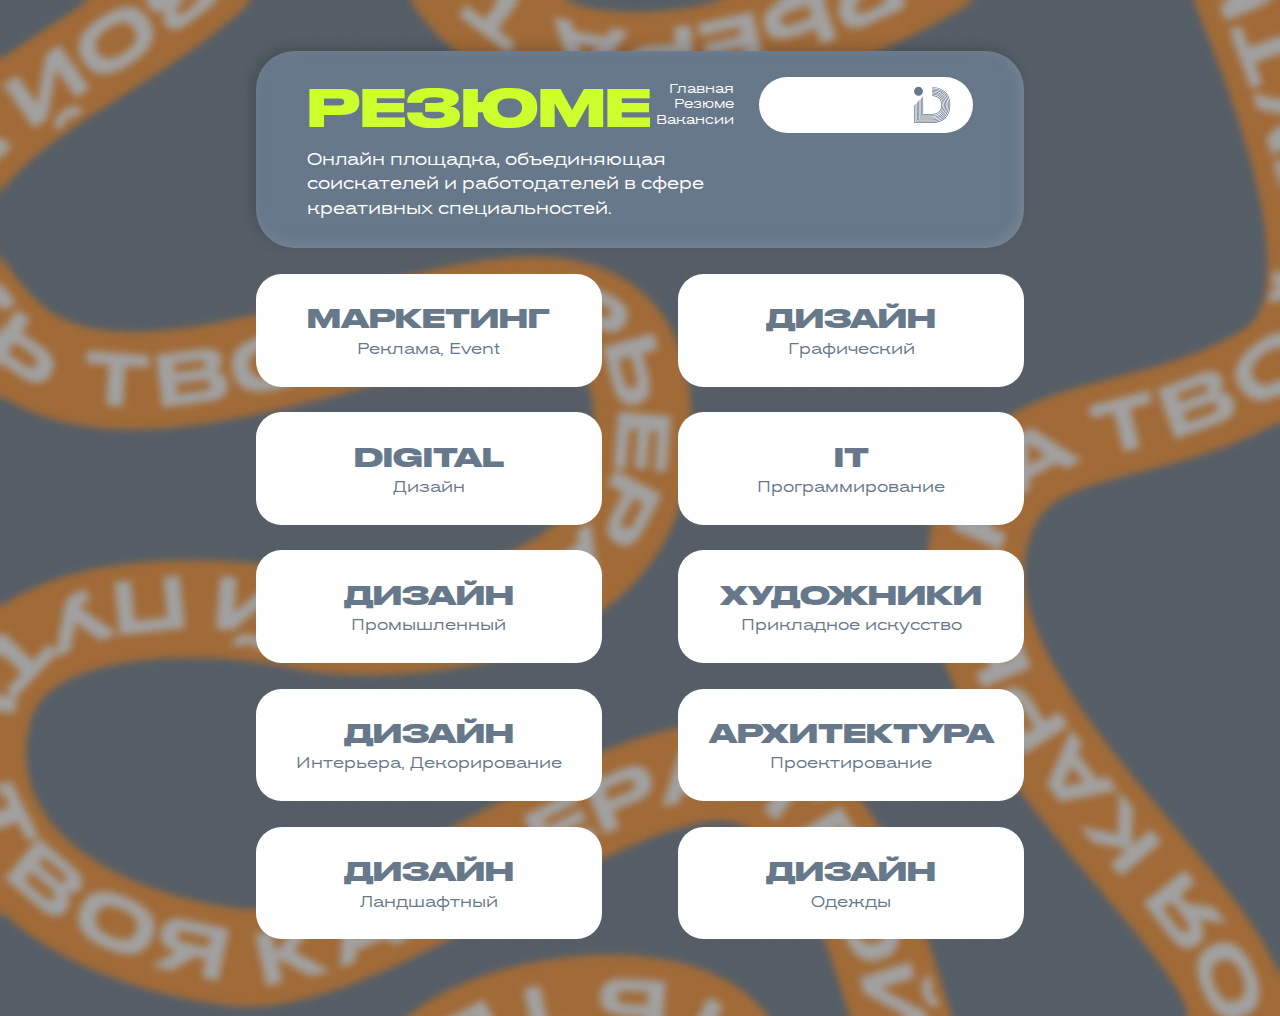
==== cv.html @ d27555ba "first_push" ====
<!DOCTYPE html>
<html lang="en">
  <head>
    <meta charset="UTF-8" />
    <meta name="viewport" content="width=device-width, initial-scale=1.0" />
    <title>РЕЗЮМЕ</title>
    <link rel="stylesheet" href="style/style.css" />
  </head>
  <body class="cv-body">
    <div class="title-box">
      <div class="header">РЕЗЮМЕ</div>
      <p>
        Онлайн площадка, объединяющая соискателей и работодателей в сфере
        креативных специальностей.
      </p>
      <nav>
        <a href="index.html"></a>
        <p>
          <a href="index.html">Главная</a> <br />
          <a href="cv.html">Резюме</a> <br />
          <a href="vacancy.html">Вакансии</a>
        </p>
        <div class="logo"></div>
      </nav>
    </div>
    <div class="vac-cv-card-orientation">
      <h1>МАРКЕТИНГ</h1>
      <p>Реклама, Event</p>
    </div>
    <div class="vac-cv-card-orientation">
      <h1>ДИЗАЙН</h1>
      <p>Графический</p>
    </div>
    <div class="vac-cv-card-orientation">
      <h1>DIGITAL</h1>
      <p>Дизайн</p>
    </div>
    <div class="vac-cv-card-orientation">
      <h1>IT</h1>
      <p>Программирование</p>
    </div>
    <div class="vac-cv-card-orientation">
      <h1>ДИЗАЙН</h1>
      <p>Промышленный</p>
    </div>
    <div class="vac-cv-card-orientation">
      <h1>ХУДОЖНИКИ</h1>
      <p>Прикладное искусство</p>
    </div>
    <div class="vac-cv-card-orientation">
      <h1>ДИЗАЙН</h1>
      <p>Интерьера, Декорирование</p>
    </div>
    <div class="vac-cv-card-orientation">
      <h1>АРХИТЕКТУРА</h1>
      <p>Проектирование</p>
    </div>
    <div class="vac-cv-card-orientation">
      <h1>ДИЗАЙН</h1>
      <p>Ландшафтный</p>
    </div>
    <div class="vac-cv-card-orientation">
      <h1>ДИЗАЙН</h1>
      <p>Одежды</p>
    </div>
    <script src="javascript/cv.js"></script>
  </body>
</html>
---- style/style.css ----
@import 'reset.css';
@import 'fonts.css';
@import 'layout.css';
@import 'animation.css';
@import 'adaptive.css';
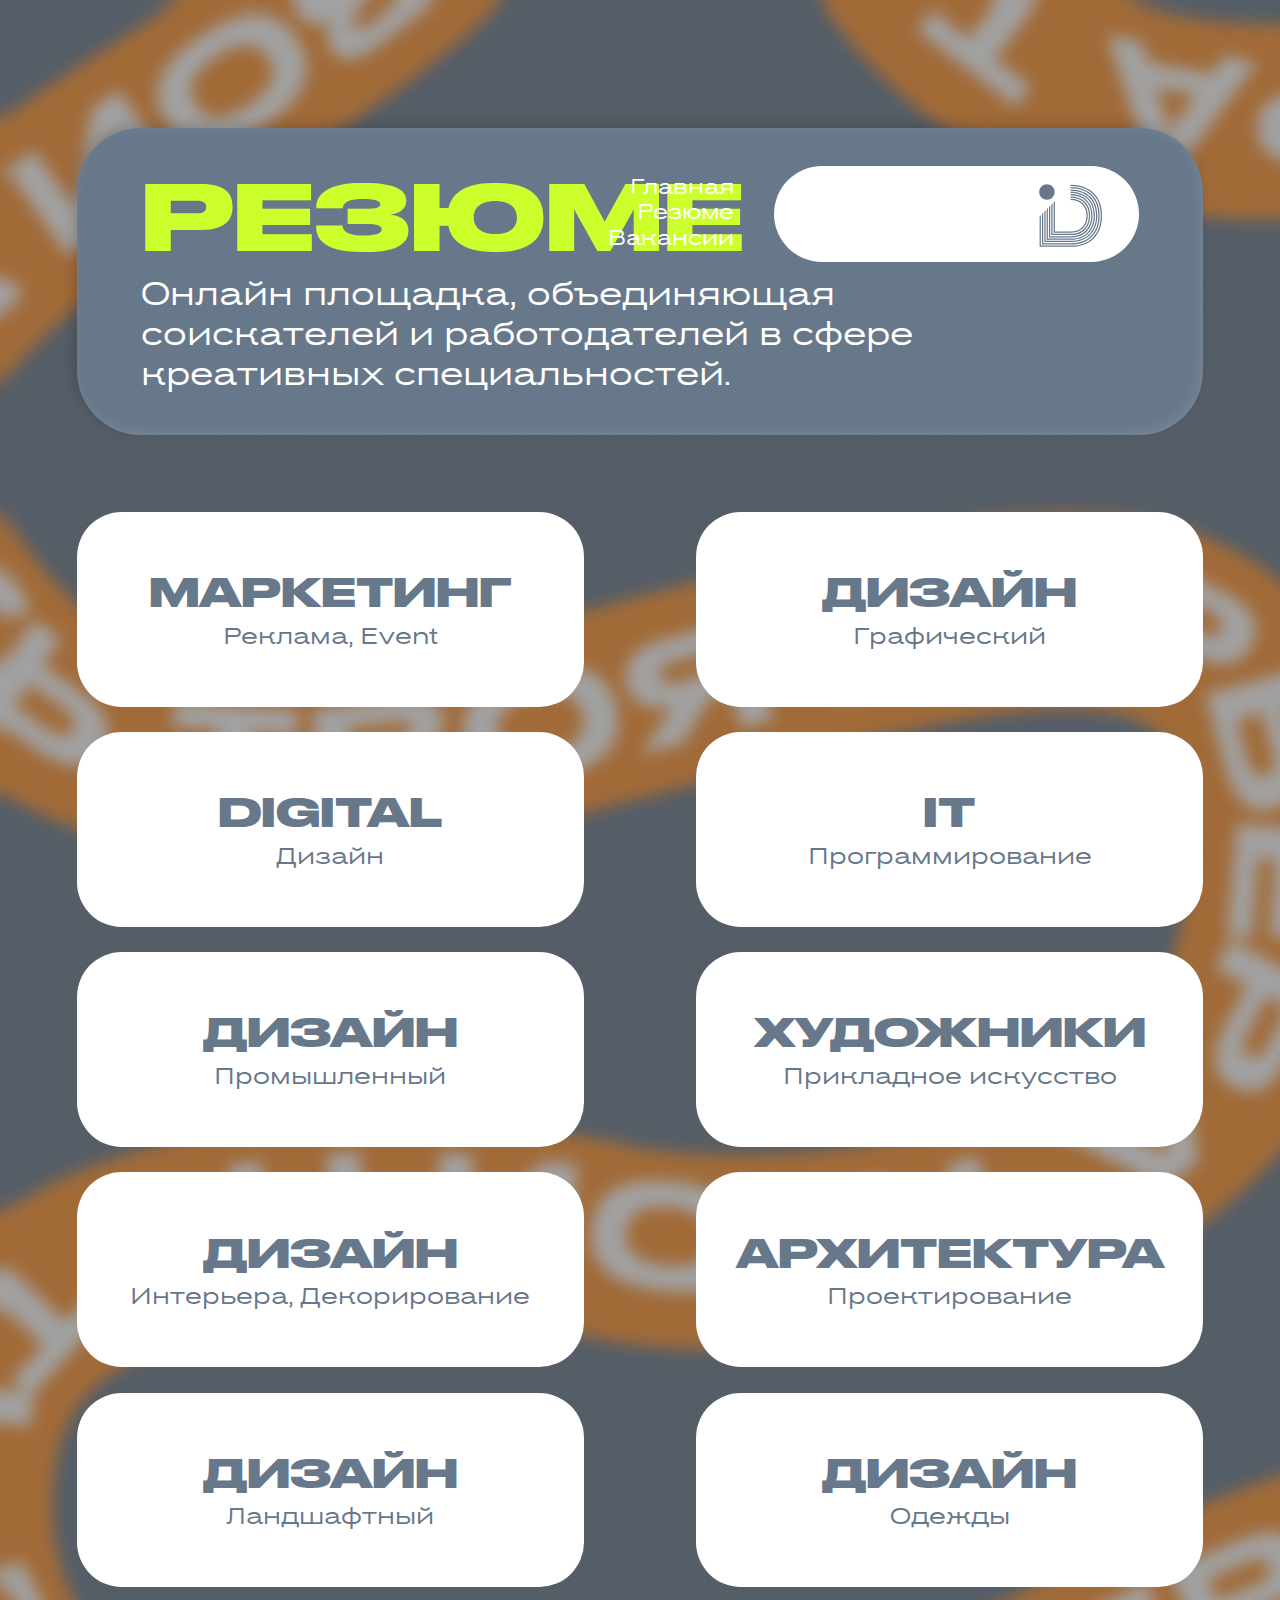
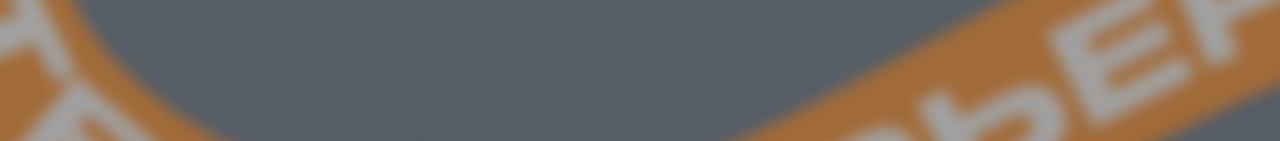
==== commit 510d6399: "added_adaptives" ====
--- a/cv.html
+++ b/cv.html
@@ -5,6 +5,7 @@
     <meta name="viewport" content="width=device-width, initial-scale=1.0" />
     <title>РЕЗЮМЕ</title>
     <link rel="stylesheet" href="style/style.css" />
+    <link rel="shortcut icon" href="./img/favicon.ico" type="image/x-icon" />
   </head>
   <body class="cv-body">
     <div class="title-box">
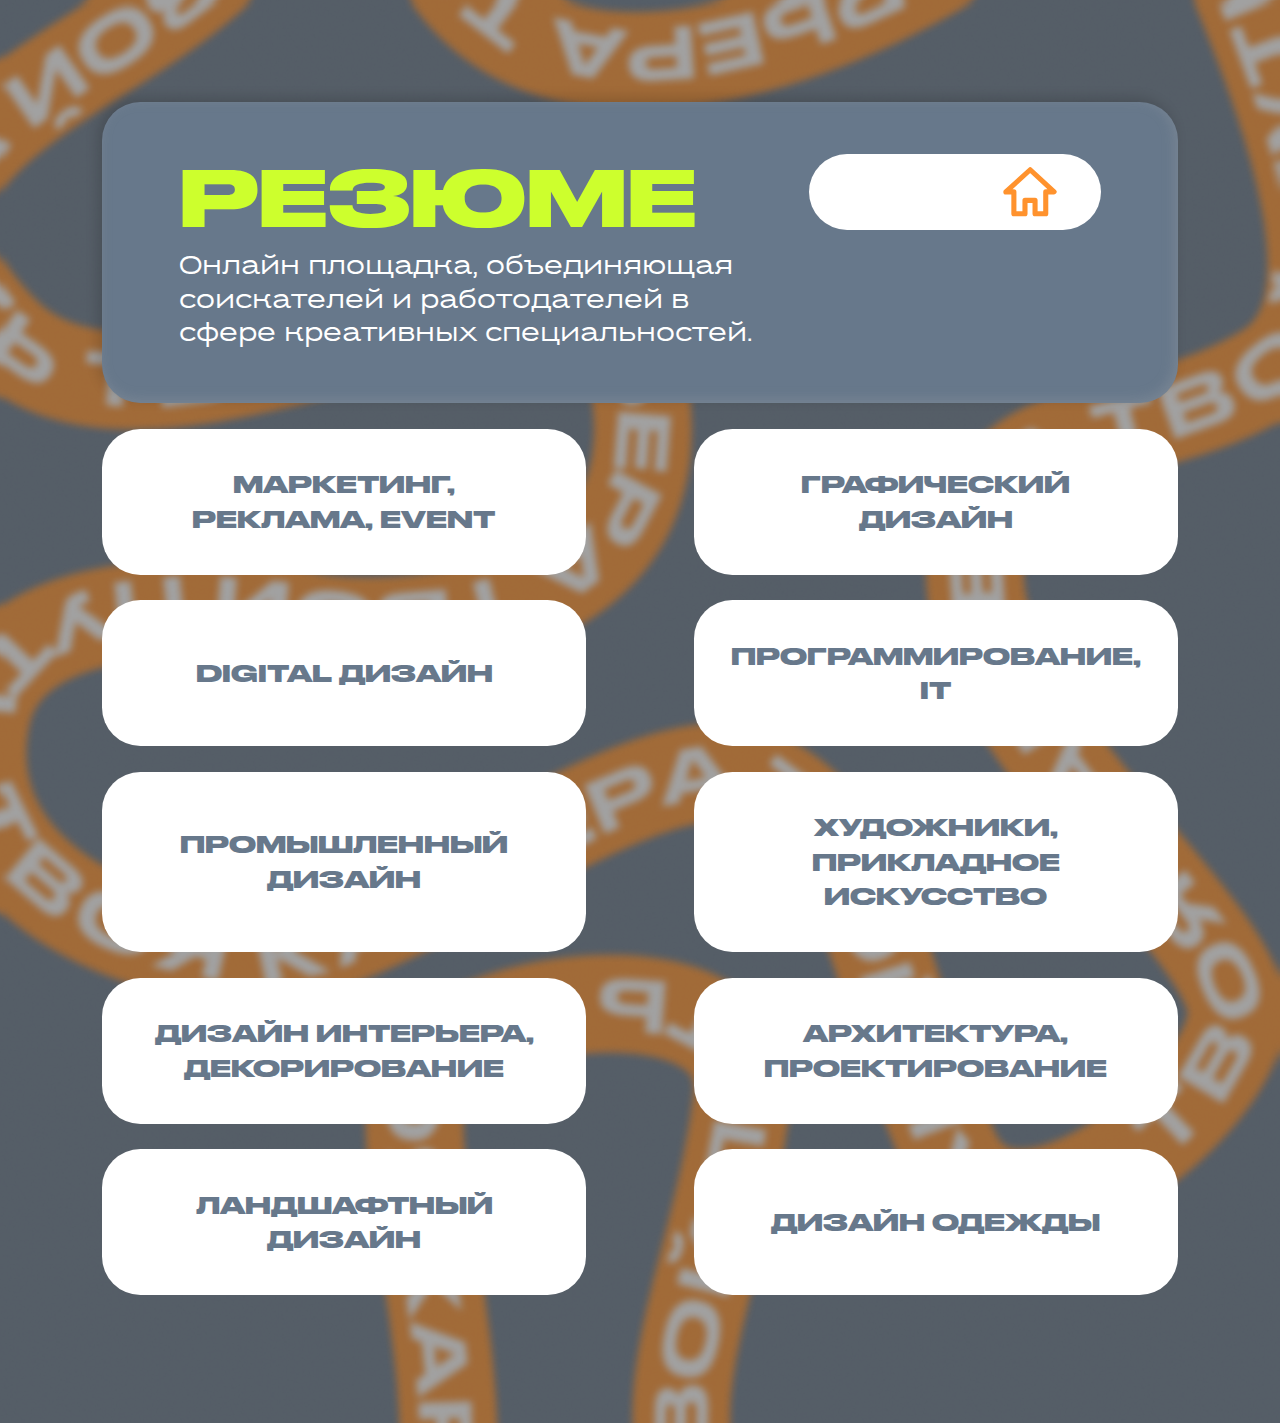
==== commit 3e528681: "edits" ====
--- a/cv.html
+++ b/cv.html
@@ -16,53 +16,20 @@
       </p>
       <nav>
         <a href="index.html"></a>
-        <p>
-          <a href="index.html">Главная</a> <br />
-          <a href="cv.html">Резюме</a> <br />
-          <a href="vacancy.html">Вакансии</a>
-        </p>
         <div class="logo"></div>
       </nav>
     </div>
-    <div class="vac-cv-card-orientation">
-      <h1>МАРКЕТИНГ</h1>
-      <p>Реклама, Event</p>
-    </div>
-    <div class="vac-cv-card-orientation">
-      <h1>ДИЗАЙН</h1>
-      <p>Графический</p>
-    </div>
-    <div class="vac-cv-card-orientation">
-      <h1>DIGITAL</h1>
-      <p>Дизайн</p>
-    </div>
-    <div class="vac-cv-card-orientation">
-      <h1>IT</h1>
-      <p>Программирование</p>
-    </div>
-    <div class="vac-cv-card-orientation">
-      <h1>ДИЗАЙН</h1>
-      <p>Промышленный</p>
-    </div>
-    <div class="vac-cv-card-orientation">
-      <h1>ХУДОЖНИКИ</h1>
-      <p>Прикладное искусство</p>
-    </div>
-    <div class="vac-cv-card-orientation">
-      <h1>ДИЗАЙН</h1>
-      <p>Интерьера, Декорирование</p>
-    </div>
-    <div class="vac-cv-card-orientation">
-      <h1>АРХИТЕКТУРА</h1>
-      <p>Проектирование</p>
-    </div>
-    <div class="vac-cv-card-orientation">
-      <h1>ДИЗАЙН</h1>
-      <p>Ландшафтный</p>
-    </div>
-    <div class="vac-cv-card-orientation">
-      <h1>ДИЗАЙН</h1>
-      <p>Одежды</p>
+    <div class="cards-container-main">
+      <div class="vac-cv-card-orientation"><h1>МАРКЕТИНГ, РЕКЛАМА, EVENT</h1></div>
+      <div class="vac-cv-card-orientation"><h1>ГРАФИЧЕСКИЙ ДИЗАЙН</div>
+      <div class="vac-cv-card-orientation"><h1>DIGITAL ДИЗАЙН</h1></div>
+      <div class="vac-cv-card-orientation"><h1>ПРОГРАММИРОВАНИЕ, IT</h1></div>
+      <div class="vac-cv-card-orientation"><h1>ПРОМЫШЛЕННЫЙ ДИЗАЙН</h1></div>
+      <div class="vac-cv-card-orientation"><h1>ХУДОЖНИКИ, ПРИКЛАДНОЕ ИСКУССТВО</h1></div>
+      <div class="vac-cv-card-orientation"><h1>ДИЗАЙН ИНТЕРЬЕРА, ДЕКОРИРОВАНИЕ</h1></div>
+      <div class="vac-cv-card-orientation"><h1>АРХИТЕКТУРА, ПРОЕКТИРОВАНИЕ</h1></div>
+      <div class="vac-cv-card-orientation"><h1>ЛАНДШАФТНЫЙ ДИЗАЙН</h1></div>
+      <div class="vac-cv-card-orientation"><h1>ДИЗАЙН ОДЕЖДЫ</h1></div>
     </div>
     <script src="javascript/cv.js"></script>
   </body>
